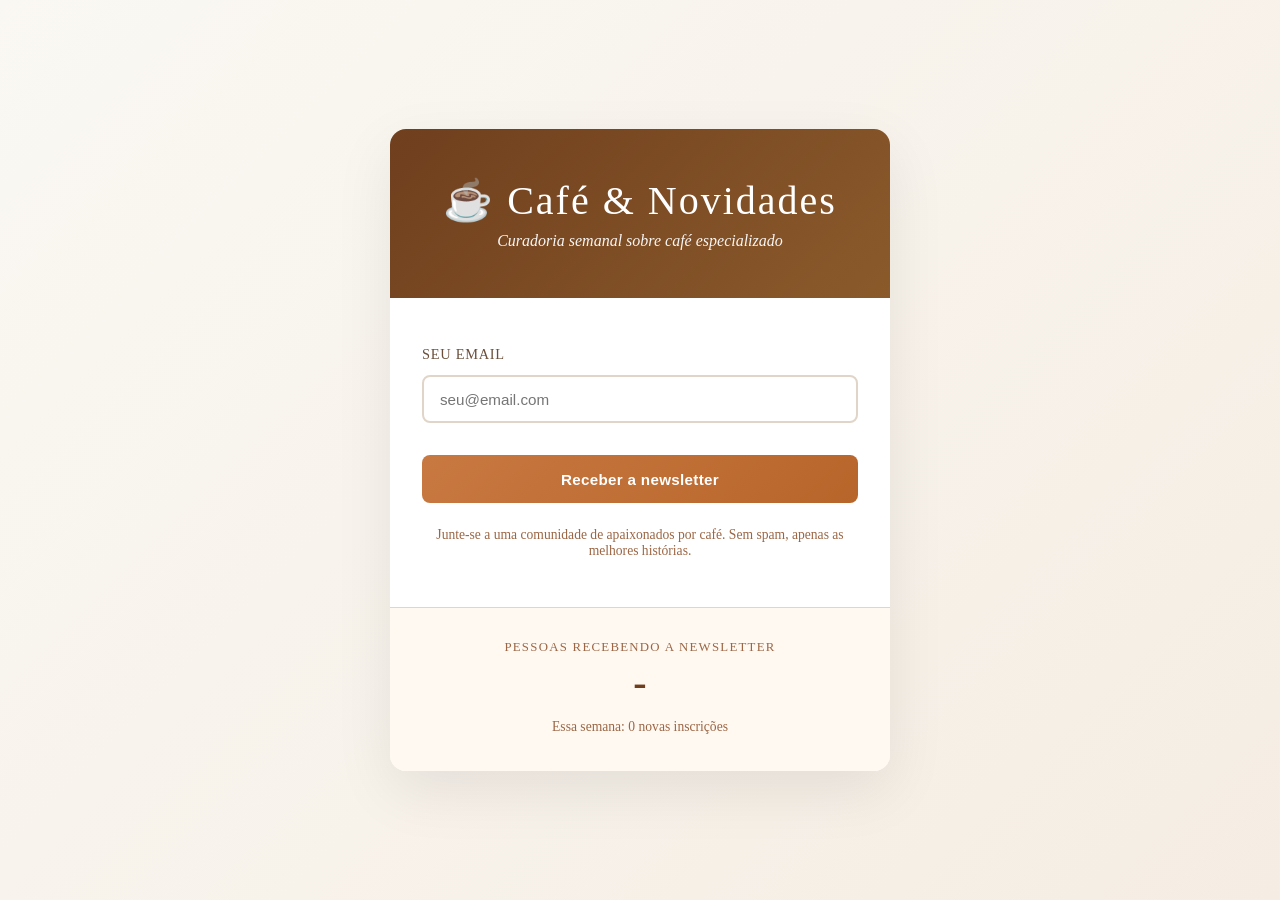
==== app/static/index.html @ b7ff1586 "feat: update routes" ====
<!DOCTYPE html>
<html lang="pt-BR">
<head>
  <meta charset="UTF-8">
  <meta name="viewport" content="width=device-width, initial-scale=1.0">
  <title>☕ Café & Novidades — Newsletter</title>
  <style>
    * {
      box-sizing: border-box;
      margin: 0;
      padding: 0;
    }

    body {
      font-family: Georgia, serif;
      background: linear-gradient(135deg, #faf8f3 0%, #f5ede3 100%);
      color: #2c1a0e;
      min-height: 100vh;
      display: flex;
      align-items: center;
      justify-content: center;
      padding: 2rem 1rem;
    }

    .container {
      max-width: 500px;
      width: 100%;
      background: white;
      border-radius: 16px;
      box-shadow: 0 20px 60px rgba(0, 0, 0, 0.08);
      overflow: hidden;
    }

    .header {
      background: linear-gradient(135deg, #6f3f1e 0%, #8b5a2b 100%);
      padding: 3rem 2rem;
      text-align: center;
      color: white;
    }

    .header h1 {
      font-size: 2.5rem;
      margin-bottom: 0.5rem;
      font-weight: normal;
      letter-spacing: 0.05em;
    }

    .header p {
      font-size: 1rem;
      opacity: 0.95;
      font-style: italic;
    }

    .content {
      padding: 3rem 2rem;
    }

    .form-group {
      margin-bottom: 2rem;
    }

    label {
      display: block;
      font-size: 0.9rem;
      color: #6b4f3a;
      margin-bottom: 0.75rem;
      font-weight: 500;
      letter-spacing: 0.05em;
      text-transform: uppercase;
    }

    input[type="email"] {
      width: 100%;
      padding: 0.85rem 1rem;
      border: 2px solid #e0d5c8;
      border-radius: 8px;
      font-family: -apple-system, BlinkMacSystemFont, "Segoe UI", sans-serif;
      font-size: 0.95rem;
      transition: all 0.3s ease;
    }

    input[type="email"]:focus {
      outline: none;
      border-color: #c87941;
      box-shadow: 0 0 0 3px rgba(200, 121, 65, 0.1);
    }

    button {
      width: 100%;
      padding: 0.95rem 1.5rem;
      background: linear-gradient(135deg, #c87941 0%, #b8652a 100%);
      color: white;
      border: none;
      border-radius: 8px;
      font-family: -apple-system, BlinkMacSystemFont, "Segoe UI", sans-serif;
      font-size: 0.95rem;
      font-weight: 600;
      cursor: pointer;
      transition: all 0.3s ease;
      letter-spacing: 0.02em;
    }

    button:hover {
      transform: translateY(-2px);
      box-shadow: 0 8px 20px rgba(200, 121, 65, 0.3);
    }

    button:active {
      transform: translateY(0);
    }

    button:disabled {
      opacity: 0.6;
      cursor: not-allowed;
      transform: none;
    }

    .message {
      padding: 1rem;
      border-radius: 8px;
      margin-bottom: 1.5rem;
      font-size: 0.9rem;
      display: none;
    }

    .message.success {
      background: #f0fdf4;
      color: #15803d;
      border: 1px solid #dcfce7;
      display: block;
    }

    .message.error {
      background: #fef2f2;
      color: #b91c1c;
      border: 1px solid #fee2e2;
      display: block;
    }

    .stats {
      text-align: center;
      padding: 2rem;
      background: #fff9f2;
      border-top: 1px solid #e0d5c8;
    }

    .stats-label {
      font-size: 0.8rem;
      color: #9c6644;
      text-transform: uppercase;
      letter-spacing: 0.1em;
      margin-bottom: 0.5rem;
    }

    .stats-number {
      font-size: 2.5rem;
      font-weight: bold;
      color: #6f3f1e;
      line-height: 1;
      margin-bottom: 1rem;
    }

    .stats-detail {
      font-size: 0.85rem;
      color: #9c6644;
      margin-bottom: 0.25rem;
    }

    .loading {
      opacity: 0.6;
    }

    @media (max-width: 500px) {
      .container {
        border-radius: 0;
      }

      .header {
        padding: 2rem 1.5rem;
      }

      .header h1 {
        font-size: 2rem;
      }

      .content {
        padding: 2rem 1.5rem;
      }

      .stats {
        padding: 1.5rem;
      }

      .stats-number {
        font-size: 2rem;
      }
    }
  </style>
</head>
<body>
  <div class="container">
    <div class="header">
      <h1>☕ Café & Novidades</h1>
      <p>Curadoria semanal sobre café especializado</p>
    </div>

    <div class="content">
      <div id="message" class="message"></div>

      <form id="subscribeForm">
        <div class="form-group">
          <label for="email">Seu email</label>
          <input
            type="email"
            id="email"
            name="email"
            placeholder="seu@email.com"
            required
            aria-label="Email para inscrição"
          />
        </div>

        <button type="submit" id="submitBtn">
          Receber a newsletter
        </button>
      </form>

      <p style="text-align: center; margin-top: 1.5rem; font-size: 0.85rem; color: #9c6644;">
        Junte-se a uma comunidade de apaixonados por café. Sem spam, apenas as melhores histórias.
      </p>
    </div>

    <div class="stats">
      <div class="stats-label">Pessoas recebendo a newsletter</div>
      <div class="stats-number" id="totalSubscribers">-</div>
      <div class="stats-detail">Essa semana: <span id="weekSubscribers">0</span> novas inscrições</div>
    </div>
  </div>

  <script>
    const form = document.getElementById('subscribeForm');
    const emailInput = document.getElementById('email');
    const submitBtn = document.getElementById('submitBtn');
    const messageEl = document.getElementById('message');
    const totalEl = document.getElementById('totalSubscribers');
    const weekEl = document.getElementById('weekSubscribers');

    // Carrega estatísticas ao iniciar
    loadStats();
    // Recarrega a cada 30 segundos
    setInterval(loadStats, 30000);

    async function loadStats() {
      try {
        const res = await fetch('/v1/stats');
        if (res.ok) {
          const data = await res.json();
          totalEl.textContent = data.total_subscribers;
          weekEl.textContent = data.joined_this_week;
        }
      } catch (error) {
        console.error('Erro ao carregar estatísticas:', error);
      }
    }

    form.addEventListener('submit', async (e) => {
      e.preventDefault();

      const email = emailInput.value.trim();
      if (!email) return;

      submitBtn.disabled = true;
      submitBtn.classList.add('loading');
      messageEl.className = 'message';

      try {
        const response = await fetch('/v1/subscribe', {
          method: 'POST',
          headers: { 'Content-Type': 'application/json' },
          body: JSON.stringify({ email }),
        });

        const data = await response.json();

        if (response.ok) {
          messageEl.className = 'message success';
          messageEl.textContent = '✅ ' + data.message;
          form.reset();
          loadStats(); // Recarrega stats imediatamente
          setTimeout(() => {
            messageEl.className = 'message';
          }, 5000);
        } else {
          messageEl.className = 'message error';
          messageEl.textContent = '❌ ' + data.detail;
        }
      } catch (error) {
        messageEl.className = 'message error';
        messageEl.textContent = '❌ Erro ao conectar. Tente novamente.';
      } finally {
        submitBtn.disabled = false;
        submitBtn.classList.remove('loading');
      }
    });
  </script>
</body>
</html>
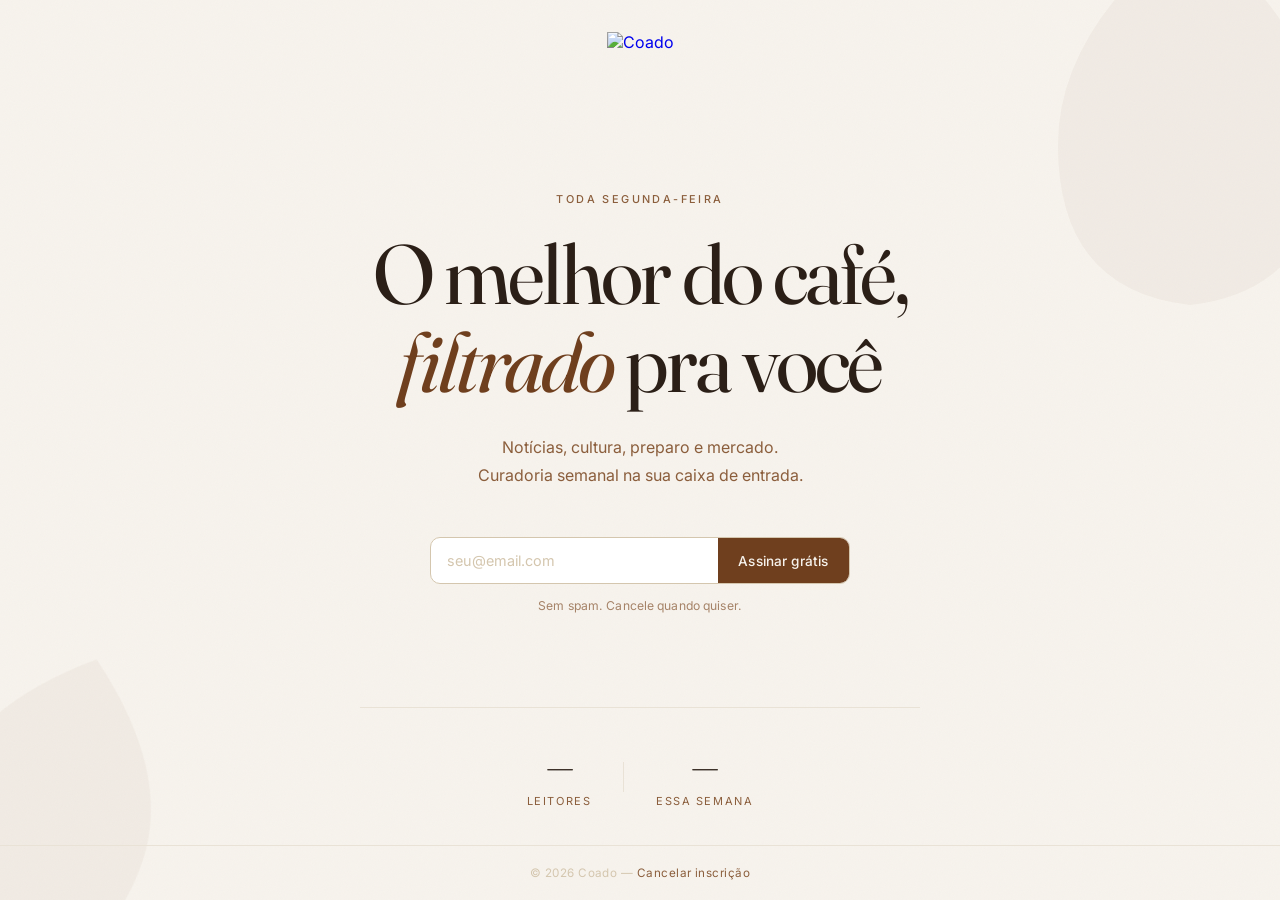
==== commit b717ac4a: "feat: update `index.html` and add first logo idea." ====
--- a/app/static/index.html
+++ b/app/static/index.html
@@ -1,253 +1,531 @@
 <!DOCTYPE html>
 <html lang="pt-BR">
+
 <head>
   <meta charset="UTF-8">
   <meta name="viewport" content="width=device-width, initial-scale=1.0">
-  <title>☕ Café & Novidades — Newsletter</title>
+  <meta name="description"
+    content="Coado — curadoria semanal sobre o mundo dos cafés. Notícias, cultura, preparo e mercado direto na sua caixa de entrada.">
+  <title>Coado — Newsletter sobre Cafés</title>
+  <link rel="icon" href="/static/images/favicon.svg" type="image/svg+xml">
+  <link rel="preconnect" href="https://fonts.googleapis.com">
+  <link rel="preconnect" href="https://fonts.gstatic.com" crossorigin>
+  <link
+    href="https://fonts.googleapis.com/css2?family=Fraunces:ital,opsz,wght@0,9..144,300;0,9..144,400;0,9..144,600;1,9..144,300;1,9..144,400&family=Inter:wght@400;500&display=swap"
+    rel="stylesheet">
   <style>
-    * {
+    :root {
+      --cream-50: #F7F3ED;
+      --cream-100: #EFE9E1;
+      --cream-200: #E9E2D6;
+      --cream-300: #D4C6AE;
+      --coffee-300: #C87941;
+      --coffee-500: #8B5E3C;
+      --coffee-700: #6F3F1E;
+      --coffee-900: #2B1F17;
+      --font-display: 'Fraunces', Georgia, serif;
+      --font-body: 'Inter', -apple-system, sans-serif;
+      --ease-out: cubic-bezier(0.16, 1, 0.3, 1);
+    }
+
+    *,
+    *::before,
+    *::after {
       box-sizing: border-box;
       margin: 0;
       padding: 0;
     }
 
+    html {
+      font-size: 16px;
+      scroll-behavior: smooth;
+    }
+
     body {
-      font-family: Georgia, serif;
-      background: linear-gradient(135deg, #faf8f3 0%, #f5ede3 100%);
-      color: #2c1a0e;
+      font-family: var(--font-body);
+      background-color: var(--cream-50);
+      color: var(--coffee-900);
       min-height: 100vh;
+      -webkit-font-smoothing: antialiased;
+      overflow-x: hidden;
+    }
+
+    /* Grain texture overlay */
+    body::before {
+      content: '';
+      position: fixed;
+      inset: 0;
+      pointer-events: none;
+      z-index: 0;
+      opacity: 0.03;
+      background-image: url("data:image/svg+xml,%3Csvg viewBox='0 0 200 200' xmlns='http://www.w3.org/2000/svg'%3E%3Cfilter id='n'%3E%3CfeTurbulence type='fractalNoise' baseFrequency='0.85' numOctaves='4' stitchTiles='stitch'/%3E%3C/filter%3E%3Crect width='100%25' height='100%25' filter='url(%23n)'/%3E%3C/svg%3E");
+      background-size: 160px;
+    }
+
+    .page {
+      position: relative;
+      z-index: 1;
+      min-height: 100vh;
+      display: grid;
+      grid-template-rows: auto 1fr auto auto;
+    }
+
+    /* ── Header ─────────────────────────────── */
+    .site-header {
+      padding: 2rem 2rem 0;
       display: flex;
+      justify-content: center;
+    }
+
+    .logo-link {
+      display: inline-flex;
+      align-items: center;
+      text-decoration: none;
+      transition: opacity 0.2s;
+    }
+
+    .logo-link:hover {
+      opacity: 0.7;
+    }
+
+    .logo-svg {
+      height: 50px;
+      width: auto;
+      display: block;
+    }
+
+    /* ── Hero ───────────────────────────────── */
+    .hero {
+      display: flex;
+      flex-direction: column;
       align-items: center;
       justify-content: center;
-      padding: 2rem 1rem;
-    }
-
-    .container {
-      max-width: 500px;
+      padding: 5rem 1.5rem 4rem;
+      text-align: center;
+    }
+
+    .hero-rule {
+      width: 1px;
+      height: 52px;
+      background: linear-gradient(to bottom, transparent, var(--coffee-300));
+      margin-bottom: 2.5rem;
+      animation: fadeDown 0.9s var(--ease-out) both;
+    }
+
+    .hero-label {
+      font-family: var(--font-body);
+      font-size: 0.68rem;
+      font-weight: 500;
+      letter-spacing: 0.22em;
+      text-transform: uppercase;
+      color: var(--coffee-500);
+      margin-bottom: 1.5rem;
+      animation: fadeUp 0.7s var(--ease-out) 0.1s both;
+    }
+
+    .hero-headline {
+      font-family: var(--font-display);
+      font-weight: 400;
+      font-size: clamp(2.75rem, 8vw, 5.25rem);
+      line-height: 1.04;
+      letter-spacing: -0.035em;
+      color: var(--coffee-900);
+      max-width: 13ch;
+      margin-bottom: 1.75rem;
+      animation: fadeUp 0.7s var(--ease-out) 0.2s both;
+    }
+
+    .hero-headline em {
+      font-style: italic;
+      color: var(--coffee-700);
+    }
+
+    .hero-sub {
+      font-size: 1rem;
+      line-height: 1.75;
+      color: var(--coffee-500);
+      max-width: 34ch;
+      margin-bottom: 3rem;
+      animation: fadeUp 0.7s var(--ease-out) 0.3s both;
+    }
+
+    /* ── Form ───────────────────────────────── */
+    .subscribe-form {
       width: 100%;
-      background: white;
-      border-radius: 16px;
-      box-shadow: 0 20px 60px rgba(0, 0, 0, 0.08);
+      max-width: 420px;
+      animation: fadeUp 0.7s var(--ease-out) 0.4s both;
+    }
+
+    .form-message {
+      display: none;
+      margin-bottom: 0.875rem;
+      padding: 0.7rem 0.9rem;
+      border-radius: 8px;
+      font-size: 0.875rem;
+      text-align: left;
+    }
+
+    .form-message.success {
+      display: block;
+      background: #f0fdf4;
+      color: #166534;
+      border: 1px solid #bbf7d0;
+    }
+
+    .form-message.error {
+      display: block;
+      background: #fef2f2;
+      color: #991b1b;
+      border: 1px solid #fecaca;
+    }
+
+    .form-row {
+      display: flex;
+      border: 1.5px solid var(--cream-300);
+      border-radius: 10px;
+      background: #fff;
       overflow: hidden;
-    }
-
-    .header {
-      background: linear-gradient(135deg, #6f3f1e 0%, #8b5a2b 100%);
-      padding: 3rem 2rem;
+      transition: border-color 0.2s, box-shadow 0.2s;
+    }
+
+    .form-row:focus-within {
+      border-color: var(--coffee-700);
+      box-shadow: 0 0 0 3px rgba(111, 63, 30, 0.09);
+    }
+
+    .form-input {
+      flex: 1;
+      min-width: 0;
+      padding: 0.875rem 1rem;
+      border: none;
+      background: transparent;
+      font-family: var(--font-body);
+      font-size: 0.9rem;
+      color: var(--coffee-900);
+      outline: none;
+    }
+
+    .form-input::placeholder {
+      color: var(--cream-300);
+    }
+
+    .form-btn {
+      padding: 0.875rem 1.3rem;
+      background: var(--coffee-700);
+      color: var(--cream-50);
+      border: none;
+      font-family: var(--font-body);
+      font-size: 0.85rem;
+      font-weight: 500;
+      letter-spacing: 0.01em;
+      cursor: pointer;
+      white-space: nowrap;
+      flex-shrink: 0;
+      transition: background 0.2s;
+    }
+
+    .form-btn:hover:not(:disabled) {
+      background: var(--coffee-900);
+    }
+
+    .form-btn:disabled {
+      opacity: 0.55;
+      cursor: not-allowed;
+    }
+
+    .form-note {
+      margin-top: 0.85rem;
+      font-size: 0.76rem;
+      color: var(--coffee-500);
+      opacity: 0.75;
+      letter-spacing: 0.01em;
+    }
+
+    /* ── Pills ──────────────────────────────── */
+    .categories {
+      display: flex;
+      gap: 0.45rem;
+      flex-wrap: wrap;
+      justify-content: center;
+      margin-top: 3.5rem;
+      animation: fadeUp 0.7s var(--ease-out) 0.55s both;
+    }
+
+    .pill {
+      padding: 0.3rem 0.8rem;
+      border: 1px solid var(--cream-300);
+      border-radius: 999px;
+      font-size: 0.72rem;
+      letter-spacing: 0.09em;
+      color: var(--coffee-500);
+    }
+
+    /* ── Stats ──────────────────────────────── */
+    .divider {
+      max-width: 560px;
+      margin: 0 auto;
+      width: calc(100% - 3rem);
+      height: 1px;
+      background: var(--cream-200);
+    }
+
+    .stats-section {
+      padding: 2.25rem 1.5rem;
       text-align: center;
-      color: white;
-    }
-
-    .header h1 {
-      font-size: 2.5rem;
-      margin-bottom: 0.5rem;
-      font-weight: normal;
-      letter-spacing: 0.05em;
-    }
-
-    .header p {
-      font-size: 1rem;
-      opacity: 0.95;
-      font-style: italic;
-    }
-
-    .content {
-      padding: 3rem 2rem;
-    }
-
-    .form-group {
-      margin-bottom: 2rem;
-    }
-
-    label {
+      animation: fadeUp 0.7s var(--ease-out) 0.65s both;
+    }
+
+    .stats-inner {
+      display: inline-flex;
+      align-items: center;
+      gap: 2rem;
+    }
+
+    .stat-item {
+      line-height: 1.25;
+    }
+
+    .stat-number {
+      font-family: var(--font-display);
+      font-weight: 300;
+      font-size: 2.25rem;
+      letter-spacing: -0.04em;
+      color: var(--coffee-900);
       display: block;
-      font-size: 0.9rem;
-      color: #6b4f3a;
-      margin-bottom: 0.75rem;
-      font-weight: 500;
-      letter-spacing: 0.05em;
+      font-variant-numeric: tabular-nums;
+    }
+
+    .stat-label {
+      font-size: 0.69rem;
+      letter-spacing: 0.14em;
       text-transform: uppercase;
-    }
-
-    input[type="email"] {
-      width: 100%;
-      padding: 0.85rem 1rem;
-      border: 2px solid #e0d5c8;
-      border-radius: 8px;
-      font-family: -apple-system, BlinkMacSystemFont, "Segoe UI", sans-serif;
-      font-size: 0.95rem;
-      transition: all 0.3s ease;
-    }
-
-    input[type="email"]:focus {
-      outline: none;
-      border-color: #c87941;
-      box-shadow: 0 0 0 3px rgba(200, 121, 65, 0.1);
-    }
-
-    button {
-      width: 100%;
-      padding: 0.95rem 1.5rem;
-      background: linear-gradient(135deg, #c87941 0%, #b8652a 100%);
-      color: white;
-      border: none;
-      border-radius: 8px;
-      font-family: -apple-system, BlinkMacSystemFont, "Segoe UI", sans-serif;
-      font-size: 0.95rem;
-      font-weight: 600;
-      cursor: pointer;
-      transition: all 0.3s ease;
-      letter-spacing: 0.02em;
-    }
-
-    button:hover {
-      transform: translateY(-2px);
-      box-shadow: 0 8px 20px rgba(200, 121, 65, 0.3);
-    }
-
-    button:active {
-      transform: translateY(0);
-    }
-
-    button:disabled {
-      opacity: 0.6;
-      cursor: not-allowed;
-      transform: none;
-    }
-
-    .message {
-      padding: 1rem;
-      border-radius: 8px;
-      margin-bottom: 1.5rem;
-      font-size: 0.9rem;
-      display: none;
-    }
-
-    .message.success {
-      background: #f0fdf4;
-      color: #15803d;
-      border: 1px solid #dcfce7;
-      display: block;
-    }
-
-    .message.error {
-      background: #fef2f2;
-      color: #b91c1c;
-      border: 1px solid #fee2e2;
-      display: block;
-    }
-
-    .stats {
+      color: var(--coffee-500);
+    }
+
+    .stat-sep {
+      width: 1px;
+      height: 30px;
+      background: var(--cream-200);
+    }
+
+    /* ── Footer ─────────────────────────────── */
+    .site-footer {
+      padding: 1.25rem 2rem;
       text-align: center;
-      padding: 2rem;
-      background: #fff9f2;
-      border-top: 1px solid #e0d5c8;
-    }
-
-    .stats-label {
-      font-size: 0.8rem;
-      color: #9c6644;
-      text-transform: uppercase;
-      letter-spacing: 0.1em;
-      margin-bottom: 0.5rem;
-    }
-
-    .stats-number {
-      font-size: 2.5rem;
-      font-weight: bold;
-      color: #6f3f1e;
-      line-height: 1;
-      margin-bottom: 1rem;
-    }
-
-    .stats-detail {
-      font-size: 0.85rem;
-      color: #9c6644;
-      margin-bottom: 0.25rem;
-    }
-
-    .loading {
-      opacity: 0.6;
-    }
-
-    @media (max-width: 500px) {
-      .container {
-        border-radius: 0;
-      }
-
-      .header {
-        padding: 2rem 1.5rem;
-      }
-
-      .header h1 {
-        font-size: 2rem;
-      }
-
-      .content {
-        padding: 2rem 1.5rem;
-      }
-
-      .stats {
-        padding: 1.5rem;
-      }
-
-      .stats-number {
-        font-size: 2rem;
+      border-top: 1px solid var(--cream-200);
+    }
+
+    .footer-text {
+      font-size: 0.73rem;
+      color: var(--cream-300);
+      letter-spacing: 0.04em;
+    }
+
+    .footer-text a {
+      color: var(--coffee-500);
+      text-decoration: none;
+      transition: color 0.2s;
+    }
+
+    .footer-text a:hover {
+      color: var(--coffee-700);
+    }
+
+    /* ── Decorative drops ───────────────────── */
+    .deco {
+      position: fixed;
+      pointer-events: none;
+      z-index: 0;
+      opacity: 0.04;
+    }
+
+    .deco-1 {
+      top: -80px;
+      right: -60px;
+      width: 300px;
+    }
+
+    .deco-2 {
+      bottom: -60px;
+      left: -70px;
+      width: 240px;
+      transform: rotate(18deg);
+    }
+
+    /* ── Animations ─────────────────────────── */
+    @keyframes fadeUp {
+      from {
+        opacity: 0;
+        transform: translateY(14px);
+      }
+
+      to {
+        opacity: 1;
+        transform: translateY(0);
+      }
+    }
+
+    @keyframes fadeDown {
+      from {
+        opacity: 0;
+        transform: translateY(-10px);
+      }
+
+      to {
+        opacity: 1;
+        transform: translateY(0);
+      }
+    }
+
+    /* ── Mobile ─────────────────────────────── */
+    @media (max-width: 480px) {
+      .site-header {
+        padding: 1.5rem 1.5rem 0;
+      }
+
+      .hero {
+        padding: 3.5rem 1.25rem 3rem;
+      }
+
+      .hero-rule {
+        height: 36px;
+        margin-bottom: 2rem;
+      }
+
+      .form-row {
+        flex-direction: column;
+        border-radius: 10px;
+      }
+
+      .form-input {
+        border-bottom: 1px solid var(--cream-200);
+        padding: 0.9rem 1rem;
+        text-align: center;
+      }
+
+      .form-btn {
+        padding: 0.9rem 1rem;
+        text-align: center;
+        font-size: 0.9rem;
+      }
+
+      .stats-inner {
+        gap: 1.5rem;
+      }
+
+      .stat-number {
+        font-size: 1.875rem;
+      }
+    }
+
+    @media (max-width: 360px) {
+      .hero-headline {
+        font-size: 2.4rem;
       }
     }
   </style>
 </head>
+
 <body>
-  <div class="container">
-    <div class="header">
-      <h1>☕ Café & Novidades</h1>
-      <p>Curadoria semanal sobre café especializado</p>
-    </div>
-
-    <div class="content">
-      <div id="message" class="message"></div>
-
-      <form id="subscribeForm">
-        <div class="form-group">
-          <label for="email">Seu email</label>
-          <input
-            type="email"
-            id="email"
-            name="email"
-            placeholder="seu@email.com"
-            required
-            aria-label="Email para inscrição"
-          />
+
+  <!-- Gotas decorativas -->
+  <svg class="deco deco-1" viewBox="0 0 300 390" fill="none" aria-hidden="true">
+    <path d="M150 8Q18 110 18 225Q18 370 150 385Q282 370 282 225Q282 110 150 8Z" fill="#6F3F1E" />
+  </svg>
+  <svg class="deco deco-2" viewBox="0 0 240 314" fill="none" aria-hidden="true">
+    <path d="M120 6Q14 90 14 182Q14 298 120 310Q226 298 226 182Q226 90 120 6Z" fill="#6F3F1E" />
+  </svg>
+
+  <div class="page">
+
+    <header class="site-header">
+      <a href="/" class="logo-link" aria-label="Coado — página inicial">
+        <img src="/static/images/logo-dark.svg" alt="Coado" class="logo-svg" />
+      </a>
+    </header>
+    <!-- <header class="site-header">
+      <a href="/" class="logo-link" aria-label="Coado — página inicial">
+        <svg class="logo-svg" viewBox="0 0 268 56" xmlns="http://www.w3.org/2000/svg" aria-hidden="true">
+          <text
+            font-family="'Fraunces', Georgia, serif"
+            font-weight="600"
+            font-size="50"
+            letter-spacing="-1.5"
+            fill="#2B1F17"
+            x="0" y="46">coado</text>
+          <path d="M202 48Q202 56 207 59Q212 56 212 48Q212 39 207 31Q202 39 202 48Z" fill="#6F3F1E"/>
+        </svg>
+      </a>
+    </header> -->
+
+    <main class="hero" id="main">
+      <!-- <div class="hero-rule" aria-hidden="true"></div> -->
+
+      <p class="hero-label">Toda segunda-feira</p>
+
+      <h1 class="hero-headline">
+        O melhor do café,<br><em>filtrado</em> pra você
+      </h1>
+
+      <p class="hero-sub">
+        Notícias, cultura, preparo e mercado.<br>
+        Curadoria semanal na sua caixa de entrada.
+      </p>
+
+      <form class="subscribe-form" id="subscribeForm" novalidate>
+        <div id="formMessage" class="form-message" role="alert" aria-live="polite"></div>
+        <div class="form-row">
+          <input class="form-input" type="email" id="email" name="email" placeholder="seu@email.com"
+            autocomplete="email" required aria-label="Seu endereço de e-mail">
+          <button class="form-btn" type="submit" id="submitBtn">
+            Assinar grátis
+          </button>
         </div>
-
-        <button type="submit" id="submitBtn">
-          Receber a newsletter
-        </button>
+        <p class="form-note">Sem spam. Cancele quando quiser.</p>
       </form>
 
-      <p style="text-align: center; margin-top: 1.5rem; font-size: 0.85rem; color: #9c6644;">
-        Junte-se a uma comunidade de apaixonados por café. Sem spam, apenas as melhores histórias.
+      <!-- <nav class="categories" aria-label="Seções da newsletter">
+        <span class="pill">Notícias</span>
+        <span class="pill">Cultura</span>
+        <span class="pill">Preparo</span>
+        <span class="pill">Mercado</span>
+      </nav> -->
+    </main>
+
+    <div class="divider" role="separator"></div>
+
+    <section class="stats-section" aria-label="Estatísticas da newsletter">
+      <div class="stats-inner">
+        <div class="stat-item">
+          <span class="stat-number" id="totalSubscribers">—</span>
+          <span class="stat-label">leitores</span>
+        </div>
+        <div class="stat-sep" aria-hidden="true"></div>
+        <div class="stat-item">
+          <span class="stat-number" id="weekSubscribers">—</span>
+          <span class="stat-label">essa semana</span>
+        </div>
+      </div>
+    </section>
+
+    <footer class="site-footer">
+      <p class="footer-text">
+        &copy; 2026 Coado &mdash;
+        <a href="/unsubscribe">Cancelar inscrição</a>
       </p>
-    </div>
-
-    <div class="stats">
-      <div class="stats-label">Pessoas recebendo a newsletter</div>
-      <div class="stats-number" id="totalSubscribers">-</div>
-      <div class="stats-detail">Essa semana: <span id="weekSubscribers">0</span> novas inscrições</div>
-    </div>
+    </footer>
+
   </div>
 
   <script>
     const form = document.getElementById('subscribeForm');
     const emailInput = document.getElementById('email');
     const submitBtn = document.getElementById('submitBtn');
-    const messageEl = document.getElementById('message');
+    const messageEl = document.getElementById('formMessage');
     const totalEl = document.getElementById('totalSubscribers');
     const weekEl = document.getElementById('weekSubscribers');
 
-    // Carrega estatísticas ao iniciar
     loadStats();
-    // Recarrega a cada 30 segundos
     setInterval(loadStats, 30000);
 
     async function loadStats() {
@@ -255,53 +533,66 @@
         const res = await fetch('/v1/stats');
         if (res.ok) {
           const data = await res.json();
-          totalEl.textContent = data.total_subscribers;
-          weekEl.textContent = data.joined_this_week;
+          animateCount(totalEl, data.total_subscribers);
+          animateCount(weekEl, data.joined_this_week);
         }
-      } catch (error) {
-        console.error('Erro ao carregar estatísticas:', error);
-      }
+      } catch (e) {
+        console.error('Erro ao carregar estatísticas:', e);
+      }
+    }
+
+    function animateCount(el, target) {
+      const current = parseInt(el.textContent.replace(/\D/g, '')) || 0;
+      if (current === target) { el.textContent = target.toLocaleString('pt-BR'); return; }
+      const step = Math.max(1, Math.ceil(Math.abs(target - current) / 24));
+      const dir = target > current ? 1 : -1;
+      let val = current;
+      const tick = setInterval(() => {
+        val += dir * step;
+        if ((dir > 0 && val >= target) || (dir < 0 && val <= target)) {
+          val = target; clearInterval(tick);
+        }
+        el.textContent = val.toLocaleString('pt-BR');
+      }, 28);
     }
 
     form.addEventListener('submit', async (e) => {
       e.preventDefault();
-
       const email = emailInput.value.trim();
       if (!email) return;
 
       submitBtn.disabled = true;
-      submitBtn.classList.add('loading');
-      messageEl.className = 'message';
+      submitBtn.textContent = 'Enviando…';
+      messageEl.className = 'form-message';
+      messageEl.textContent = '';
 
       try {
-        const response = await fetch('/v1/subscribe', {
+        const res = await fetch('/v1/subscribe', {
           method: 'POST',
           headers: { 'Content-Type': 'application/json' },
           body: JSON.stringify({ email }),
         });
-
-        const data = await response.json();
-
-        if (response.ok) {
-          messageEl.className = 'message success';
-          messageEl.textContent = '✅ ' + data.message;
+        const data = await res.json();
+
+        if (res.ok) {
+          messageEl.className = 'form-message success';
+          messageEl.textContent = data.message;
           form.reset();
-          loadStats(); // Recarrega stats imediatamente
-          setTimeout(() => {
-            messageEl.className = 'message';
-          }, 5000);
+          loadStats();
+          setTimeout(() => { messageEl.className = 'form-message'; messageEl.textContent = ''; }, 6000);
         } else {
-          messageEl.className = 'message error';
-          messageEl.textContent = '❌ ' + data.detail;
+          messageEl.className = 'form-message error';
+          messageEl.textContent = data.detail;
         }
-      } catch (error) {
-        messageEl.className = 'message error';
-        messageEl.textContent = '❌ Erro ao conectar. Tente novamente.';
+      } catch {
+        messageEl.className = 'form-message error';
+        messageEl.textContent = 'Erro ao conectar. Tente novamente.';
       } finally {
         submitBtn.disabled = false;
-        submitBtn.classList.remove('loading');
+        submitBtn.textContent = 'Assinar grátis';
       }
     });
   </script>
 </body>
+
 </html>
